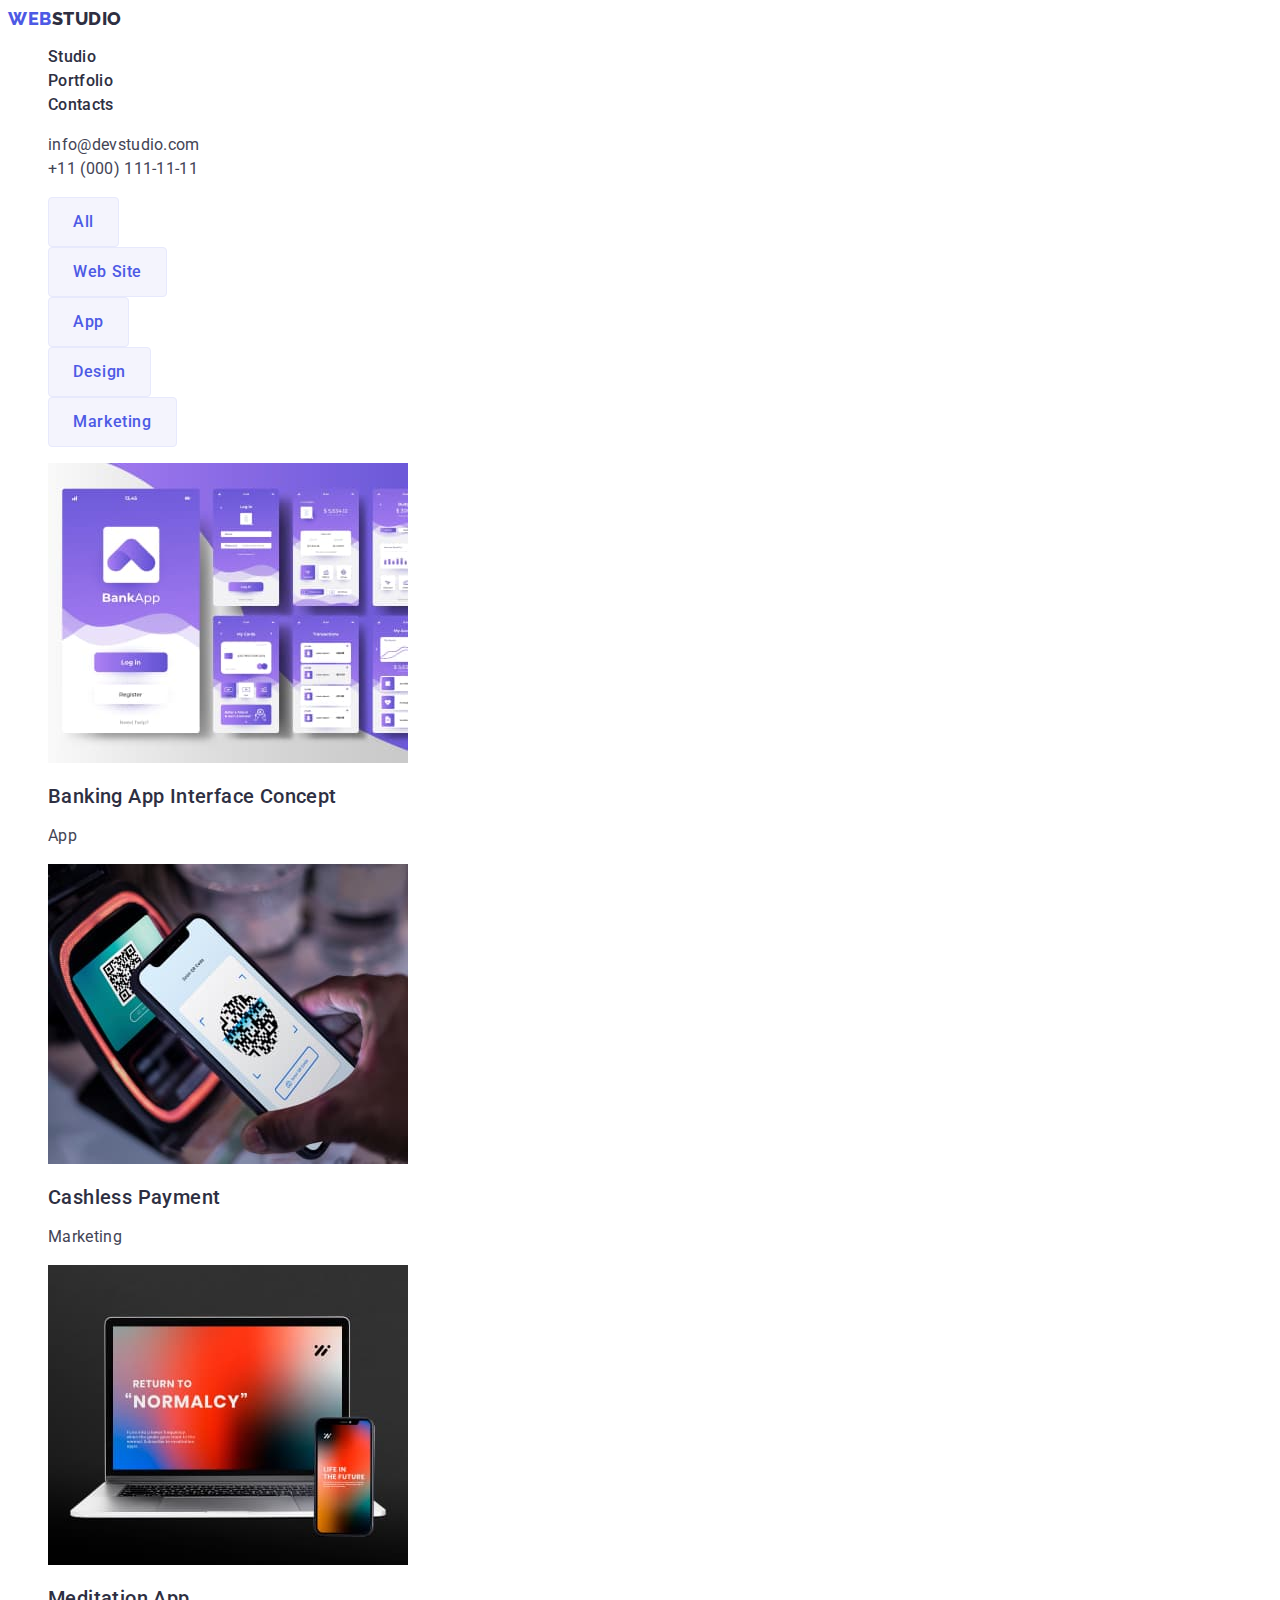
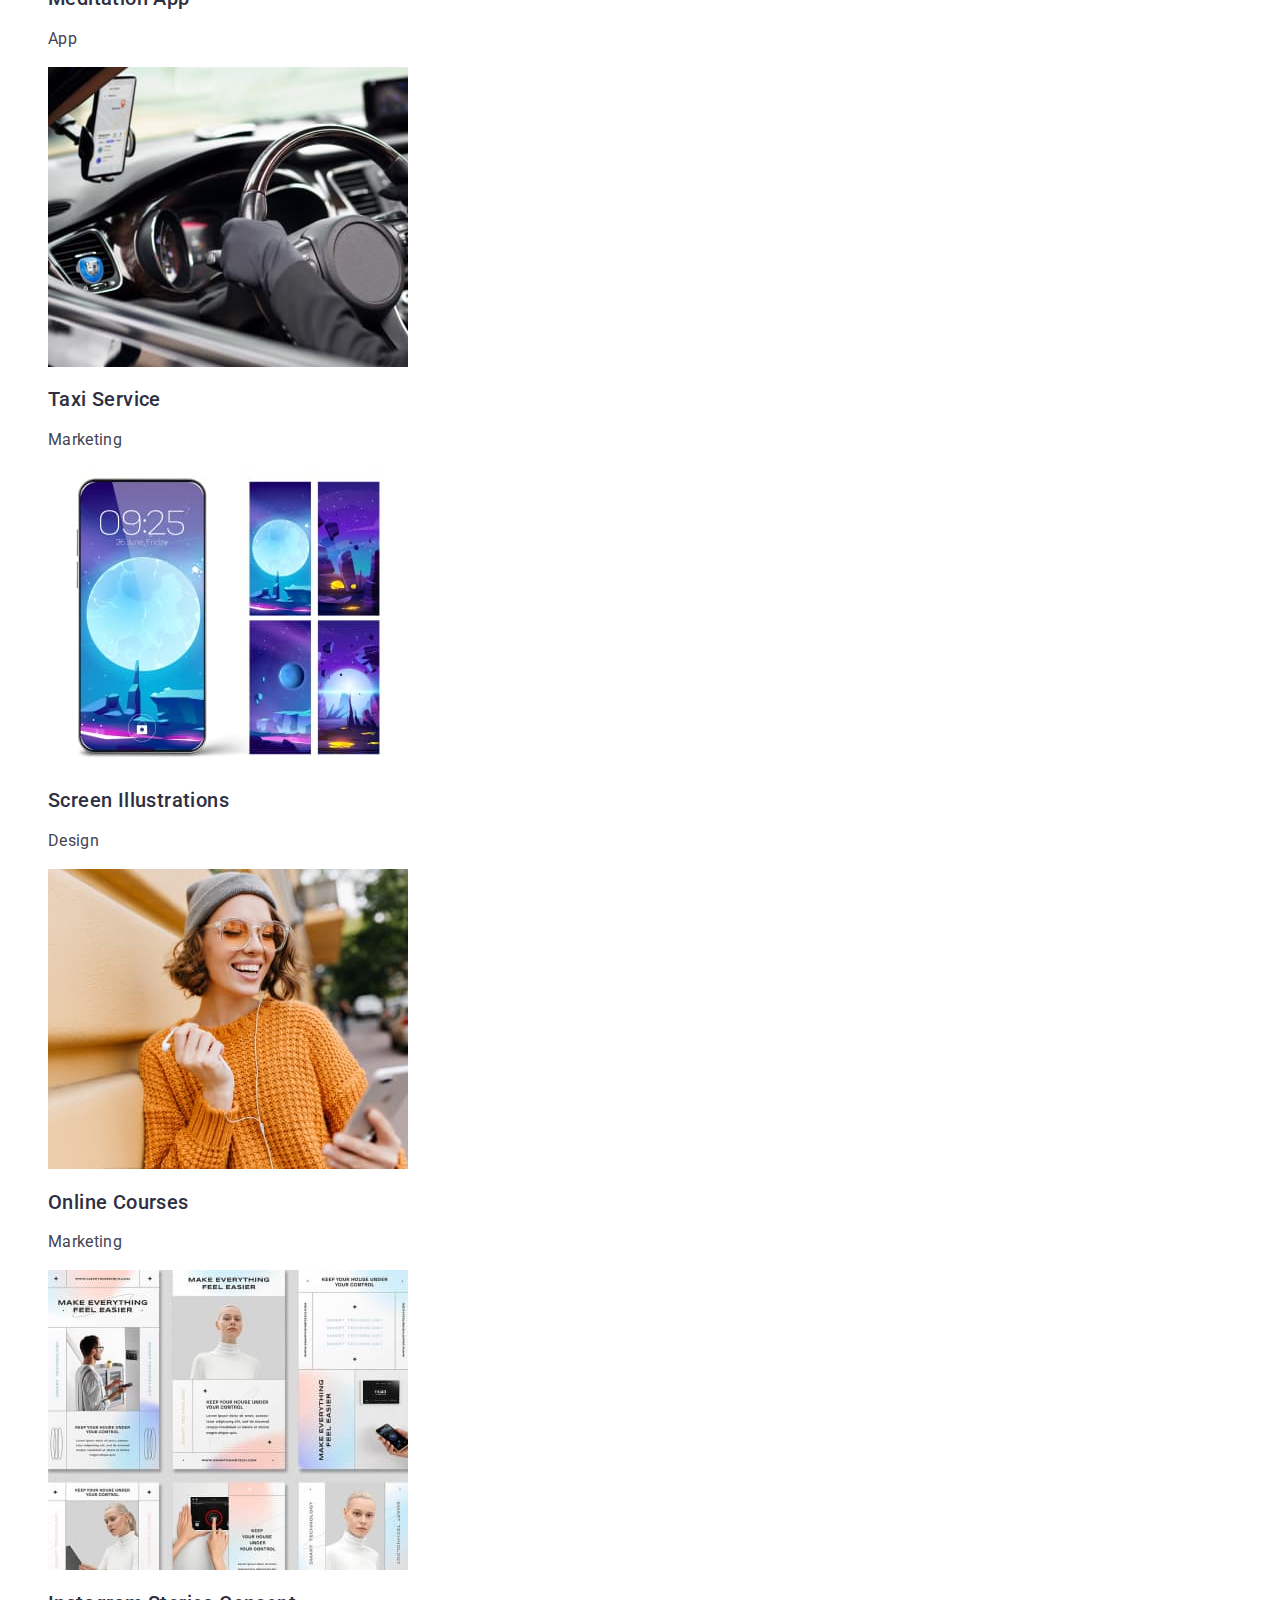
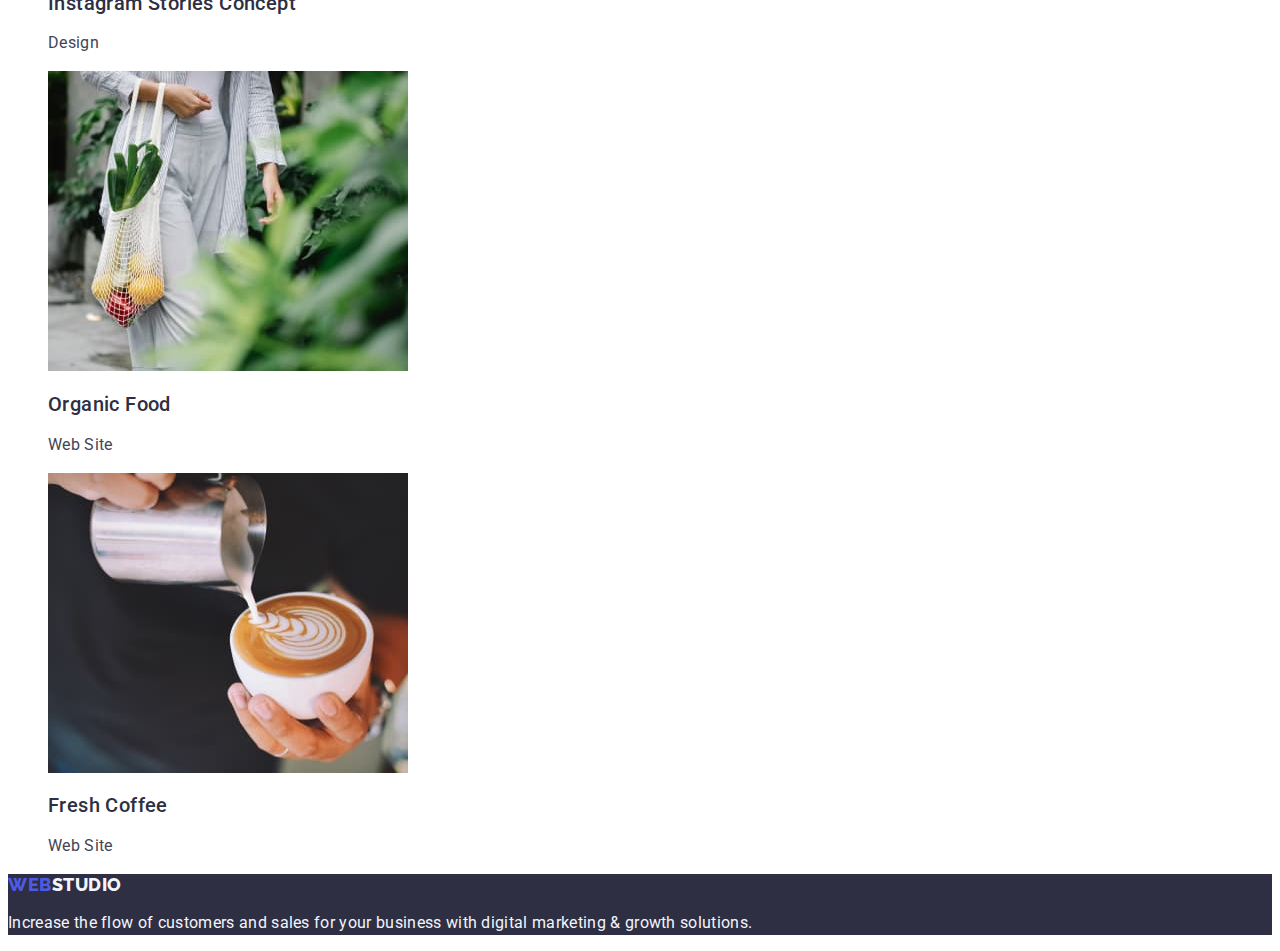
==== portfolio.html @ 31e24201 "Initial commit" ====
<!DOCTYPE html>
<html lang="en">
    <head>
        <meta charset="UTF-8" />
        <meta http-equiv="X-UA-Compatible" content="IE=edge" />
        <meta name="viewport" content="width=device-width, initial-scale=1.0" />

        <link rel="preconnect" href="https://fonts.googleapis.com" />
        <link rel="preconnect" href="https://fonts.gstatic.com" crossorigin />
        <link
            href="https://fonts.googleapis.com/css2?family=Raleway:wght@800&family=Roboto:wght@400;500;700;900&display=swap"
            rel="stylesheet" />
        <link rel="stylesheet" href="./css/styles.css" />

        <title>WebStudio - Portfolio</title>
    </head>
    <body>
        <header>
            <nav>
                <a href="./index.html" class="logo link"
                    >Web<span class="logo-color">Studio</span></a
                >
                <ul class="site-nav list">
                    <li>
                        <a href="./index.html" class="link">Studio</a>
                    </li>
                    <li>
                        <a href="./portfolio.html" class="link">Portfolio</a>
                    </li>
                    <li><a href="" class="link">Contacts</a></li>
                </ul>
            </nav>
            <address class="address">
                <ul class="contact-nav list">
                    <li>
                        <a href="mailto:info@devstudio.com" class="link"
                            >info@devstudio.com</a
                        >
                    </li>
                    <li>
                        <a href="tel:+110001111111" class="link"
                            >+11 (000) 111-11-11</a
                        >
                    </li>
                </ul>
            </address>
        </header>
        <main>
            <section>
                <h1 class="hide-title" hidden>Our portfolio</h1>
                <ul class="list">
                    <li>
                        <button type="button" class="button button-secondary">
                            All
                        </button>
                    </li>
                    <li>
                        <button type="button" class="button button-secondary">
                            Web Site
                        </button>
                    </li>
                    <li>
                        <button type="button" class="button button-secondary">
                            App
                        </button>
                    </li>
                    <li>
                        <button type="button" class="button button-secondary">
                            Design
                        </button>
                    </li>
                    <li>
                        <button type="button" class="button button-secondary">
                            Marketing
                        </button>
                    </li>
                </ul>
                <ul class="list">
                    <li>
                        <a href="" class="link">
                            <img
                                src="./images/portfolio-banking.jpg"
                                alt="Banking App Interface Concept"
                                width="360"
                                height="300" />
                            <h2 class="portfolio-title">
                                Banking App Interface Concept
                            </h2>
                            <p class="portfolio-text">App</p></a
                        >
                    </li>
                    <li>
                        <a href="" class="link">
                            <img
                                src="./images/portfolio-cashless-payment.jpg"
                                alt="Cashless Payment"
                                width="360"
                                height="300" />
                            <h2 class="portfolio-title">Cashless Payment</h2>
                            <p class="portfolio-text">Marketing</p></a
                        >
                    </li>
                    <li>
                        <a href="" class="link">
                            <img
                                src="./images/portfolio-meditation-app.jpg"
                                alt="Meditation App"
                                width="360"
                                height="300" />
                            <h2 class="portfolio-title">Meditation App</h2>
                            <p class="portfolio-text">App</p></a
                        >
                    </li>
                    <li>
                        <a href="" class="link">
                            <img
                                src="./images/portfolio-taxi-service.jpg"
                                alt="Taxi Service"
                                width="360"
                                height="300" />
                            <h2 class="portfolio-title">Taxi Service</h2>
                            <p class="portfolio-text">Marketing</p></a
                        >
                    </li>
                    <li>
                        <a href="" class="link">
                            <img
                                src="./images/portfolio-screen-illustrations.jpg"
                                alt="Screen Illustrations"
                                width="360"
                                height="300" />
                            <h2 class="portfolio-title">
                                Screen Illustrations
                            </h2>
                            <p class="portfolio-text">Design</p></a
                        >
                    </li>
                    <li>
                        <a href="" class="link">
                            <img
                                src="./images/portfolio-online-courses.jpg"
                                alt="Online Courses"
                                width="360"
                                height="300" />
                            <h2 class="portfolio-title">Online Courses</h2>
                            <p class="portfolio-text">Marketing</p>
                        </a>
                    </li>
                    <li>
                        <a href="" class="link">
                            <img
                                src="./images/portfolio-instagram-stories.jpg"
                                alt="Instagram Stories Concept"
                                width="360"
                                height="300" />
                            <h2 class="portfolio-title">
                                Instagram Stories Concept
                            </h2>
                            <p class="portfolio-text">Design</p></a
                        >
                    </li>
                    <li>
                        <a href="" class="link">
                            <img
                                src="./images/portfolio-organic-food.jpg"
                                alt="Organic Food"
                                width="360"
                                height="300" />
                            <h2 class="portfolio-title">Organic Food</h2>
                            <p class="portfolio-text">Web Site</p></a
                        >
                    </li>
                    <li>
                        <a href="" class="link">
                            <img
                                src="./images/portfolio-fresh-coffee.jpg"
                                alt="Fresh Coffee"
                                width="360"
                                height="300" />
                            <h2 class="portfolio-title">Fresh Coffee</h2>
                            <p class="portfolio-text">Web Site</p></a
                        >
                    </li>
                </ul>
            </section>
        </main>
        <footer class="footer">
            <a href="./index.html" class="logo link"
                >Web<span class="logo-white">Studio</span></a
            >
            <p class="text">
                Increase the flow of customers and sales for your business with
                digital marketing &amp; growth solutions.
            </p>
        </footer>
    </body>
</html>
---- css/styles.css ----
:root {
    --primary-brand-color: #4d5ae5;
    --pressed-state-color: #404bbf;
    --dark-color: #2e2f42;
    --success-color: #31d0aa;
    --text-color: #434455;
    --subtle-text-color: #8e8f99;
    --accent-color: #e7e9fc;
    --light-color: #f4f4fd;
    --modal-overlay-color: rgba(46, 47, 66, 0.4); /* #2E2F42 opacity: 0.4; */
    --hero-background-color: rgba(46, 47, 66, 0.7); /* #2E2F42 opacity: 0.7; */
    --white-color: #ffffff;
    --modal-background-color: #fcfcfc;
}

body {
    font-family: "Roboto", sans-serif;
    font-style: normal;
    background-color: var(--white-color);
    color: var(--text-color);
}
.list {
    list-style: none;
}
.link {
    text-decoration: none;
}
.hide-title {
    display: none;
}

/* Logo */
.logo {
    font-family: "Raleway", sans-serif;
    font-style: normal;
    font-weight: 800;
    font-size: 18px;
    line-height: 1.17;

    align-items: center;
    letter-spacing: 0.03em;
    text-transform: uppercase;
    color: var(--primary-brand-color);
}
.logo-color {
    color: var(--dark-color);
}
.logo-white {
    color: var(--light-color);
}

/* Navigation */
.site-nav .link {
    font-weight: 500;
    font-size: 16px;
    line-height: 24px;
    letter-spacing: 0.02em;
    color: var(--dark-color);
}
.site-nav .link.current {
    color: var(--pressed-state-color);
}
.contact-nav .link {
    font-size: 16px;
    line-height: 24px;
    letter-spacing: 0.02em;
    color: var(--text-color);
}
.site-nav .link:hover,
.site-nav .link:focus,
.contact-nav .link:hover,
.contact-nav .link:focus {
    color: var(--pressed-state-color);
}
.address {
    font-style: normal;
}

/* Section */
.section-title {
    font-weight: 700;
    font-size: 36px;
    line-height: 1.11;
    text-align: center;
    letter-spacing: 0.02em;
    text-transform: capitalize;
    color: var(--dark-color);
}

/* Hero */
.hero {
    background: var(--dark-color);
}
.hero-title {
    font-weight: 700;
    font-size: 56px;
    line-height: 1.07;
    text-align: center;
    letter-spacing: 0.02em;
    color: var(--white-color);
}

/* Features */
.feature-list .title {
    font-weight: 500;
    font-size: 20px;
    line-height: 24px;
    letter-spacing: 0.02em;
    color: var(--dark-color);
}
.feature-list .text {
    font-size: 16px;
    line-height: 24px;
    letter-spacing: 0.02em;
    color: var(--text-color);
}

/* Team */
.team {
    background: var(--light-color);
}
.team-list .title {
    font-weight: 500;
    font-size: 20px;
    line-height: 24px;
    text-align: center;
    letter-spacing: 0.02em;
    color: var(--dark-color);
}
.team-list .text {
    font-size: 16px;
    line-height: 24px;
    text-align: center;
    letter-spacing: 0.02em;
    color: var(--text-color);
}
.team-item {
    background: var(--white-color);
}

/* Portfolio */
.portfolio-title {
    font-weight: 500;
    font-size: 20px;
    line-height: 1.2;
    letter-spacing: 0.02em;
    color: var(--dark-color);
}
.portfolio-text {
    font-size: 16px;
    line-height: 1.5;
    letter-spacing: 0.02em;
    color: var(--text-color);
}

/* Button */
.button {
    padding: 12px 24px;
    border: 1px solid var(--accent-color);
    border-radius: 4px;

    font-family: "Roboto", sans-serif;
    font-weight: 500;
    font-size: 16px;
    line-height: 24px;

    align-items: center;
    text-align: center;
    letter-spacing: 0.04em;
    cursor: pointer;
}
.button-action {
    background: var(--primary-brand-color);
    color: var(--white-color);
    box-shadow: 0px 4px 4px rgba(0, 0, 0, 0.15);
    border: none;

    font-weight: 500;
    font-size: 16px;
    line-height: 24px;
    display: flex;
    align-items: center;
    letter-spacing: 0.04em;
}
.button-action:hover,
.button-action:focus {
    background: var(--pressed-state-color);
}
.button-primary {
    background: var(--pressed-state-color);
    color: var(--white-color);

    box-shadow: 0px 3px 1px rgba(0, 0, 0, 0.1), 0px 2px 1px rgba(0, 0, 0, 0.08),
        0px 2px 2px rgba(0, 0, 0, 0.12);
}
.button-secondary {
    background: var(--light-color);
    color: var(--primary-brand-color);
    border: 1px solid var(--accent-color);
}
.button-secondary:hover,
.button-secondary:focus {
    background: var(--pressed-state-color);
    color: var(--white-color);
}

/* Footer */
.footer {
    background: var(--dark-color);
}
.footer .text {
    font-size: 16px;
    line-height: 24px;
    letter-spacing: 0.02em;
    color: var(--light-color);
}
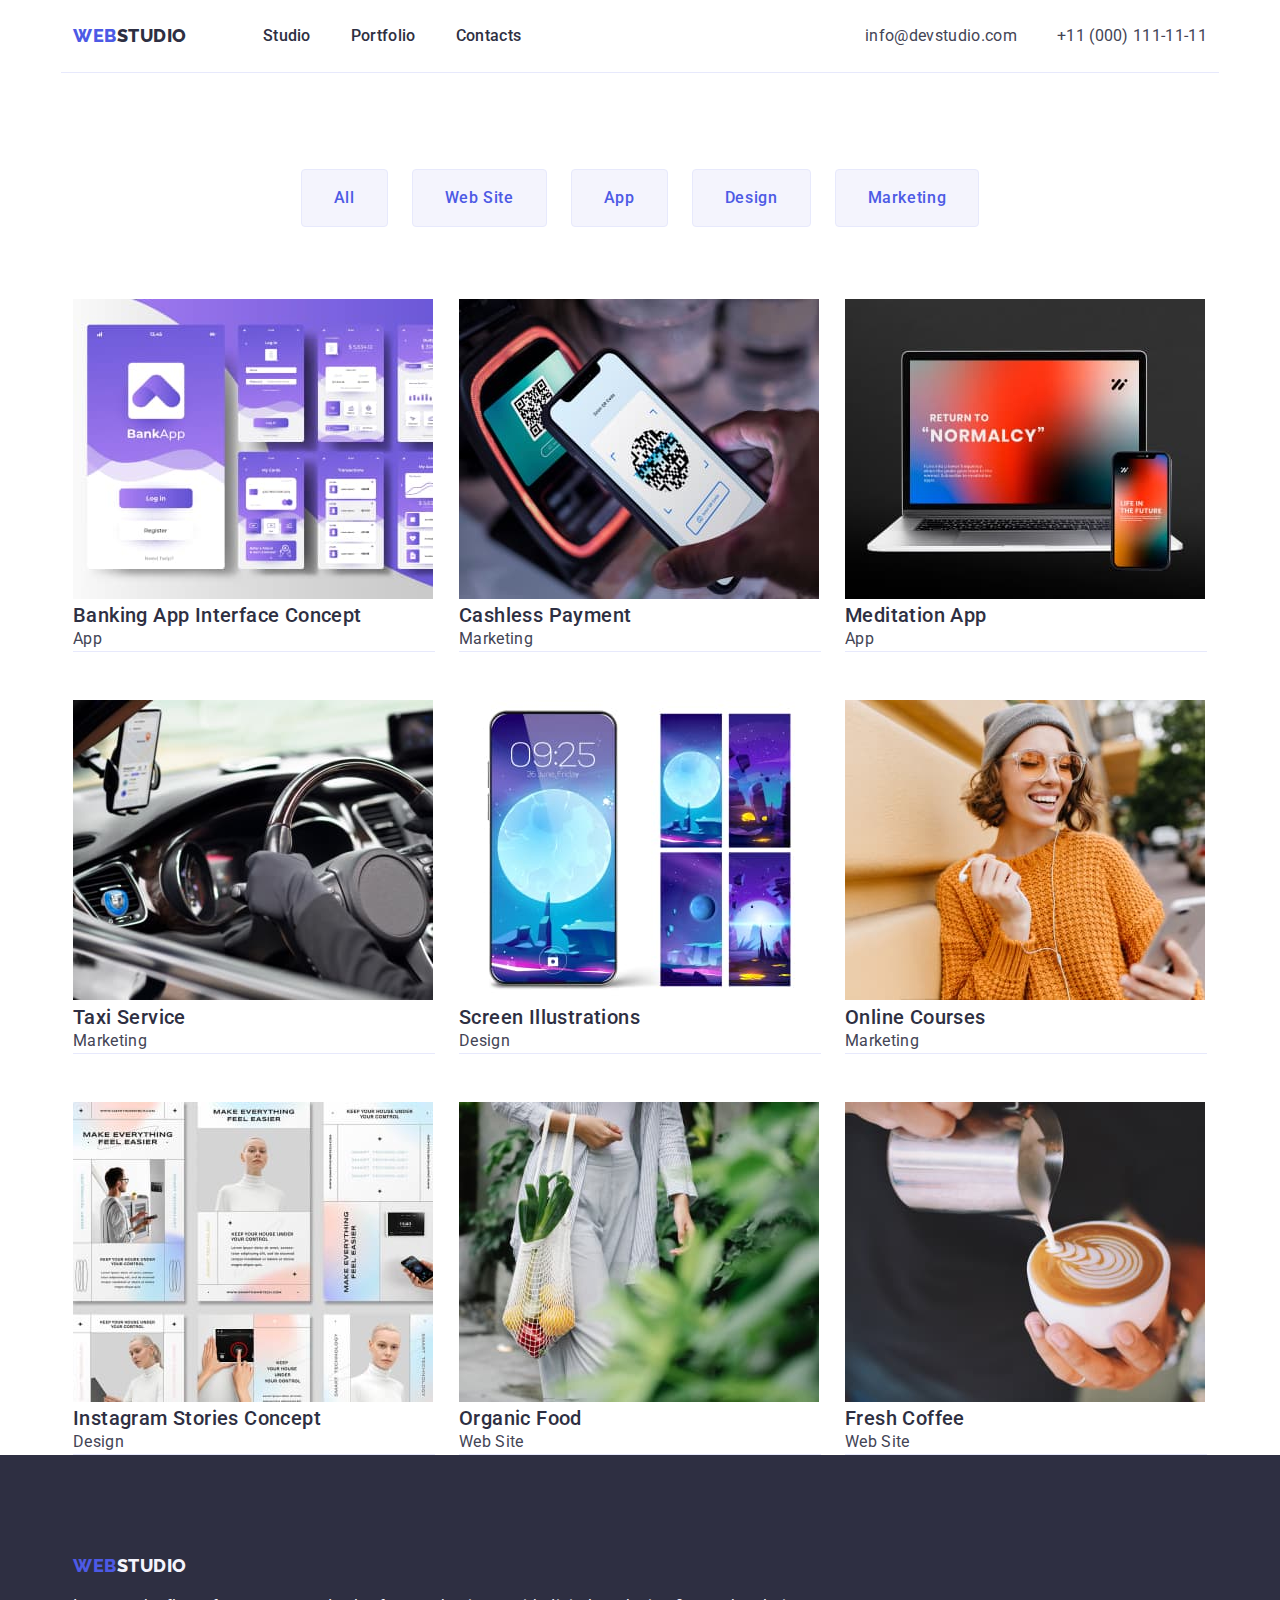
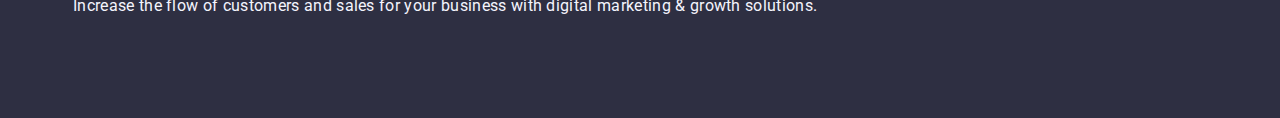
==== commit 1ff85d1e: "Update portfolio.html" ====
--- a/portfolio.html
+++ b/portfolio.html
@@ -10,188 +10,214 @@
         <link
             href="https://fonts.googleapis.com/css2?family=Raleway:wght@800&family=Roboto:wght@400;500;700;900&display=swap"
             rel="stylesheet" />
+        <link
+            rel="stylesheet"
+            href="https://cdnjs.cloudflare.com/ajax/libs/modern-normalize/1.1.0/modern-normalize.min.css" />
         <link rel="stylesheet" href="./css/styles.css" />
 
         <title>WebStudio - Portfolio</title>
     </head>
     <body>
         <header>
-            <nav>
-                <a href="./index.html" class="logo link"
-                    >Web<span class="logo-color">Studio</span></a
-                >
-                <ul class="site-nav list">
-                    <li>
-                        <a href="./index.html" class="link">Studio</a>
-                    </li>
-                    <li>
-                        <a href="./portfolio.html" class="link">Portfolio</a>
-                    </li>
-                    <li><a href="" class="link">Contacts</a></li>
-                </ul>
-            </nav>
-            <address class="address">
-                <ul class="contact-nav list">
-                    <li>
-                        <a href="mailto:info@devstudio.com" class="link"
-                            >info@devstudio.com</a
-                        >
-                    </li>
-                    <li>
-                        <a href="tel:+110001111111" class="link"
-                            >+11 (000) 111-11-11</a
-                        >
-                    </li>
-                </ul>
-            </address>
+            <div class="container header">
+                <nav class="main-nav">
+                    <a href="./index.html" class="logo link"
+                        >Web<span class="logo-color">Studio</span></a
+                    >
+                    <ul class="site-nav list">
+                        <li class="nav-item">
+                            <a href="./index.html" class="link">Studio</a>
+                        </li>
+                        <li class="nav-item">
+                            <a href="./portfolio.html" class="link"
+                                >Portfolio</a
+                            >
+                        </li>
+                        <li class="nav-item">
+                            <a href="" class="link">Contacts</a>
+                        </li>
+                    </ul>
+                </nav>
+                <address class="address">
+                    <ul class="contact-nav list">
+                        <li class="item">
+                            <a href="mailto:info@devstudio.com" class="link"
+                                >info@devstudio.com</a
+                            >
+                        </li>
+                        <li class="item">
+                            <a href="tel:+110001111111" class="link"
+                                >+11 (000) 111-11-11</a
+                            >
+                        </li>
+                    </ul>
+                </address>
+            </div>
         </header>
         <main>
-            <section>
-                <h1 class="hide-title" hidden>Our portfolio</h1>
-                <ul class="list">
-                    <li>
-                        <button type="button" class="button button-secondary">
-                            All
-                        </button>
-                    </li>
-                    <li>
-                        <button type="button" class="button button-secondary">
-                            Web Site
-                        </button>
-                    </li>
-                    <li>
-                        <button type="button" class="button button-secondary">
-                            App
-                        </button>
-                    </li>
-                    <li>
-                        <button type="button" class="button button-secondary">
-                            Design
-                        </button>
-                    </li>
-                    <li>
-                        <button type="button" class="button button-secondary">
-                            Marketing
-                        </button>
-                    </li>
-                </ul>
-                <ul class="list">
-                    <li>
-                        <a href="" class="link">
-                            <img
-                                src="./images/portfolio-banking.jpg"
-                                alt="Banking App Interface Concept"
-                                width="360"
-                                height="300" />
-                            <h2 class="portfolio-title">
-                                Banking App Interface Concept
-                            </h2>
-                            <p class="portfolio-text">App</p></a
-                        >
-                    </li>
-                    <li>
-                        <a href="" class="link">
-                            <img
-                                src="./images/portfolio-cashless-payment.jpg"
-                                alt="Cashless Payment"
-                                width="360"
-                                height="300" />
-                            <h2 class="portfolio-title">Cashless Payment</h2>
-                            <p class="portfolio-text">Marketing</p></a
-                        >
-                    </li>
-                    <li>
-                        <a href="" class="link">
-                            <img
-                                src="./images/portfolio-meditation-app.jpg"
-                                alt="Meditation App"
-                                width="360"
-                                height="300" />
-                            <h2 class="portfolio-title">Meditation App</h2>
-                            <p class="portfolio-text">App</p></a
-                        >
-                    </li>
-                    <li>
-                        <a href="" class="link">
-                            <img
-                                src="./images/portfolio-taxi-service.jpg"
-                                alt="Taxi Service"
-                                width="360"
-                                height="300" />
-                            <h2 class="portfolio-title">Taxi Service</h2>
-                            <p class="portfolio-text">Marketing</p></a
-                        >
-                    </li>
-                    <li>
-                        <a href="" class="link">
-                            <img
-                                src="./images/portfolio-screen-illustrations.jpg"
-                                alt="Screen Illustrations"
-                                width="360"
-                                height="300" />
-                            <h2 class="portfolio-title">
-                                Screen Illustrations
-                            </h2>
-                            <p class="portfolio-text">Design</p></a
-                        >
-                    </li>
-                    <li>
-                        <a href="" class="link">
-                            <img
-                                src="./images/portfolio-online-courses.jpg"
-                                alt="Online Courses"
-                                width="360"
-                                height="300" />
-                            <h2 class="portfolio-title">Online Courses</h2>
-                            <p class="portfolio-text">Marketing</p>
-                        </a>
-                    </li>
-                    <li>
-                        <a href="" class="link">
-                            <img
-                                src="./images/portfolio-instagram-stories.jpg"
-                                alt="Instagram Stories Concept"
-                                width="360"
-                                height="300" />
-                            <h2 class="portfolio-title">
-                                Instagram Stories Concept
-                            </h2>
-                            <p class="portfolio-text">Design</p></a
-                        >
-                    </li>
-                    <li>
-                        <a href="" class="link">
-                            <img
-                                src="./images/portfolio-organic-food.jpg"
-                                alt="Organic Food"
-                                width="360"
-                                height="300" />
-                            <h2 class="portfolio-title">Organic Food</h2>
-                            <p class="portfolio-text">Web Site</p></a
-                        >
-                    </li>
-                    <li>
-                        <a href="" class="link">
-                            <img
-                                src="./images/portfolio-fresh-coffee.jpg"
-                                alt="Fresh Coffee"
-                                width="360"
-                                height="300" />
-                            <h2 class="portfolio-title">Fresh Coffee</h2>
-                            <p class="portfolio-text">Web Site</p></a
-                        >
-                    </li>
-                </ul>
+            <section class="portfolio">
+                <div class="container">
+                    <h1 class="hide-title" hidden>Our portfolio</h1>
+                    <ul class="filter-button list">
+                        <li class="button-list">
+                            <button
+                                type="button"
+                                class="button button-secondary">
+                                All
+                            </button>
+                        </li>
+                        <li class="button-list">
+                            <button
+                                type="button"
+                                class="button button-secondary">
+                                Web Site
+                            </button>
+                        </li>
+                        <li class="button-list">
+                            <button
+                                type="button"
+                                class="button button-secondary">
+                                App
+                            </button>
+                        </li>
+                        <li class="button-list">
+                            <button
+                                type="button"
+                                class="button button-secondary">
+                                Design
+                            </button>
+                        </li>
+                        <li class="button-list">
+                            <button
+                                type="button"
+                                class="button button-secondary">
+                                Marketing
+                            </button>
+                        </li>
+                    </ul>
+
+                    <ul class="portfolio-list list">
+                        <li class="portfolio-item">
+                            <a href="" class="link">
+                                <img
+                                    src="./images/portfolio-banking.jpg"
+                                    alt="Banking App Interface Concept"
+                                    width="360"
+                                    height="300" />
+                                <h2 class="portfolio-title">
+                                    Banking App Interface Concept
+                                </h2>
+                                <p class="portfolio-text">App</p></a
+                            >
+                        </li>
+                        <li class="portfolio-item">
+                            <a href="" class="link">
+                                <img
+                                    src="./images/portfolio-cashless-payment.jpg"
+                                    alt="Cashless Payment"
+                                    width="360"
+                                    height="300" />
+                                <h2 class="portfolio-title">
+                                    Cashless Payment
+                                </h2>
+                                <p class="portfolio-text">Marketing</p></a
+                            >
+                        </li>
+                        <li class="portfolio-item">
+                            <a href="" class="link">
+                                <img
+                                    src="./images/portfolio-meditation-app.jpg"
+                                    alt="Meditation App"
+                                    width="360"
+                                    height="300" />
+                                <h2 class="portfolio-title">Meditation App</h2>
+                                <p class="portfolio-text">App</p></a
+                            >
+                        </li>
+                        <li class="portfolio-item">
+                            <a href="" class="link">
+                                <img
+                                    src="./images/portfolio-taxi-service.jpg"
+                                    alt="Taxi Service"
+                                    width="360"
+                                    height="300" />
+                                <h2 class="portfolio-title">Taxi Service</h2>
+                                <p class="portfolio-text">Marketing</p></a
+                            >
+                        </li>
+                        <li class="portfolio-item">
+                            <a href="" class="link">
+                                <img
+                                    src="./images/portfolio-screen-illustrations.jpg"
+                                    alt="Screen Illustrations"
+                                    width="360"
+                                    height="300" />
+                                <h2 class="portfolio-title">
+                                    Screen Illustrations
+                                </h2>
+                                <p class="portfolio-text">Design</p></a
+                            >
+                        </li>
+                        <li class="portfolio-item">
+                            <a href="" class="link">
+                                <img
+                                    src="./images/portfolio-online-courses.jpg"
+                                    alt="Online Courses"
+                                    width="360"
+                                    height="300" />
+                                <h2 class="portfolio-title">Online Courses</h2>
+                                <p class="portfolio-text">Marketing</p>
+                            </a>
+                        </li>
+                        <li class="portfolio-item">
+                            <a href="" class="link">
+                                <img
+                                    src="./images/portfolio-instagram-stories.jpg"
+                                    alt="Instagram Stories Concept"
+                                    width="360"
+                                    height="300" />
+                                <h2 class="portfolio-title">
+                                    Instagram Stories Concept
+                                </h2>
+                                <p class="portfolio-text">Design</p></a
+                            >
+                        </li>
+                        <li class="portfolio-item">
+                            <a href="" class="link">
+                                <img
+                                    src="./images/portfolio-organic-food.jpg"
+                                    alt="Organic Food"
+                                    width="360"
+                                    height="300" />
+                                <h2 class="portfolio-title">Organic Food</h2>
+                                <p class="portfolio-text">Web Site</p></a
+                            >
+                        </li>
+                        <li class="portfolio-item">
+                            <a href="" class="link">
+                                <img
+                                    src="./images/portfolio-fresh-coffee.jpg"
+                                    alt="Fresh Coffee"
+                                    width="360"
+                                    height="300" />
+                                <h2 class="portfolio-title">Fresh Coffee</h2>
+                                <p class="portfolio-text">Web Site</p></a
+                            >
+                        </li>
+                    </ul>
+                </div>
             </section>
         </main>
         <footer class="footer">
-            <a href="./index.html" class="logo link"
-                >Web<span class="logo-white">Studio</span></a
-            >
-            <p class="text">
-                Increase the flow of customers and sales for your business with
-                digital marketing &amp; growth solutions.
-            </p>
+            <div class="container">
+                <a href="./index.html" class="footer-logo logo link"
+                    >Web<span class="logo-white">Studio</span></a
+                >
+                <p class="text">
+                    Increase the flow of customers and sales for your business
+                    with digital marketing &amp; growth solutions.
+                </p>
+            </div>
         </footer>
     </body>
 </html>
--- a/css/styles.css
+++ b/css/styles.css
@@ -11,6 +11,11 @@
     --hero-background-color: rgba(46, 47, 66, 0.7); /* #2E2F42 opacity: 0.7; */
     --white-color: #ffffff;
     --modal-background-color: #fcfcfc;
+    --card-set-gap: 24px;
+}
+
+html {
+    box-sizing: border-box;
 }
 
 body {
@@ -18,6 +23,31 @@
     font-style: normal;
     background-color: var(--white-color);
     color: var(--text-color);
+}
+h1,
+h2,
+h3,
+h4,
+p,
+ul {
+    margin: 0;
+    padding: 0;
+}
+
+.display-block {
+    display: block;
+}
+
+.container {
+    width: 1158px;
+    /* margin: 0 auto; */
+    margin-left: auto;
+    margin-right: auto;
+    padding-left: calc(var(--card-set-gap) / 2);
+    padding-right: calc(var(--card-set-gap) / 2);
+    /* padding-left: 12px;
+    padding-right: 12px; */
+    /* outline: 1px solid tomato; */
 }
 .list {
     list-style: none;
@@ -48,9 +78,40 @@
 .logo-white {
     color: var(--light-color);
 }
+.footer-logo {
+    display: inline-block;
+    margin-bottom: 18px;
+}
+
+/* Header */
+.header {
+    display: flex;
+    align-items: center;
+    justify-content: space-between;
+
+    border-bottom: 1px solid var(--accent-color);
+    /* min-height: 72px; */
+}
 
 /* Navigation */
+.main-nav {
+    display: flex;
+    align-items: center;
+}
+.main-nav .logo {
+    margin-right: 76px;
+}
+.site-nav {
+    display: flex;
+}
+.nav-item:not(:last-child) {
+    margin-right: 40px;
+}
 .site-nav .link {
+    display: block;
+    padding-top: 24px;
+    padding-bottom: 24px;
+
     font-weight: 500;
     font-size: 16px;
     line-height: 24px;
@@ -59,6 +120,17 @@
 }
 .site-nav .link.current {
     color: var(--pressed-state-color);
+}
+.contact-nav {
+    display: flex;
+}
+.contact-nav .link {
+    display: block;
+    padding-top: 24px;
+    padding-bottom: 24px;
+}
+.contact-nav .item + .item {
+    margin-left: 40px;
 }
 .contact-nav .link {
     font-size: 16px;
@@ -77,6 +149,13 @@
 }
 
 /* Section */
+.section {
+    margin: 0;
+    padding-top: 0;
+    padding-right: 0;
+    padding-bottom: 120px;
+    padding-left: 0;
+}
 .section-title {
     font-weight: 700;
     font-size: 36px;
@@ -85,39 +164,69 @@
     letter-spacing: 0.02em;
     text-transform: capitalize;
     color: var(--dark-color);
+    margin-bottom: 72px;
 }
 
 /* Hero */
 .hero {
     background: var(--dark-color);
+    text-align: center;
+    padding-bottom: 0;
+    /* margin-bottom: 120px; */
+    /* outline: 1px solid red; */
 }
 .hero-title {
     font-weight: 700;
     font-size: 56px;
     line-height: 1.07;
-    text-align: center;
     letter-spacing: 0.02em;
     color: var(--white-color);
+    margin-bottom: 48px;
 }
 
 /* Features */
+.feature {
+    padding-top: 120px;
+    /* outline: 1px solid blue; */
+}
+.feature-list {
+    display: flex;
+}
 .feature-list .title {
     font-weight: 500;
     font-size: 20px;
     line-height: 24px;
     letter-spacing: 0.02em;
     color: var(--dark-color);
+    margin-bottom: 8px;
 }
 .feature-list .text {
     font-size: 16px;
     line-height: 24px;
     letter-spacing: 0.02em;
     color: var(--text-color);
+}
+
+/* Examples */
+/* .examples {
+    margin-bottom: 120px;
+    outline: 1px solid green;
+} */
+.examples-list {
+    display: flex;
+    justify-content: space-between;
 }
 
 /* Team */
 .team {
     background: var(--light-color);
+    padding-top: 120px;
+    /* padding-bottom: 120px; */
+    /* outline: 1px solid red; */
+}
+.team-list {
+    display: flex;
+    justify-content: space-between;
 }
 .team-list .title {
     font-weight: 500;
@@ -137,8 +246,34 @@
 .team-item {
     background: var(--white-color);
 }
+.team-item .title {
+    margin-top: 32px;
+    margin-bottom: 8px;
+}
+.team-item .text {
+    margin-bottom: 32px;
+}
 
 /* Portfolio */
+.portfolio-list {
+    display: flex;
+    flex-wrap: wrap;
+    margin-left: calc(-1 * var(--card-set-gap));
+    margin-top: calc(-1 * var(--card-set-gap));
+    /* justify-content: space-between; */
+    /* outline: 1px solid black; */
+}
+.portfolio-list > .portfolio-item {
+    flex-basis: calc(100% / 3 - var(--card-set-gap));
+    margin-left: var(--card-set-gap);
+    margin-top: var(--card-set-gap);
+    margin-bottom: var(--card-set-gap);
+    border-bottom: 1px solid var(--accent-color);
+    /* outline: 1px solid red; */
+}
+.portfolio-list > .portfolio-item:nth-last-child(-n + 3) {
+    margin-bottom: 0;
+}
 .portfolio-title {
     font-weight: 500;
     font-size: 20px;
@@ -155,7 +290,7 @@
 
 /* Button */
 .button {
-    padding: 12px 24px;
+    padding: 16px 32px;
     border: 1px solid var(--accent-color);
     border-radius: 4px;
 
@@ -164,7 +299,6 @@
     font-size: 16px;
     line-height: 24px;
 
-    align-items: center;
     text-align: center;
     letter-spacing: 0.04em;
     cursor: pointer;
@@ -178,8 +312,6 @@
     font-weight: 500;
     font-size: 16px;
     line-height: 24px;
-    display: flex;
-    align-items: center;
     letter-spacing: 0.04em;
 }
 .button-action:hover,
@@ -204,9 +336,21 @@
     color: var(--white-color);
 }
 
+.filter-button {
+    display: flex;
+    justify-content: center;
+    padding-top: 96px;
+    padding-bottom: 72px;
+}
+.button-list:not(:last-child) {
+    margin-right: 24px;
+}
+
 /* Footer */
 .footer {
     background: var(--dark-color);
+    padding-top: 100px;
+    padding-bottom: 100px;
 }
 .footer .text {
     font-size: 16px;
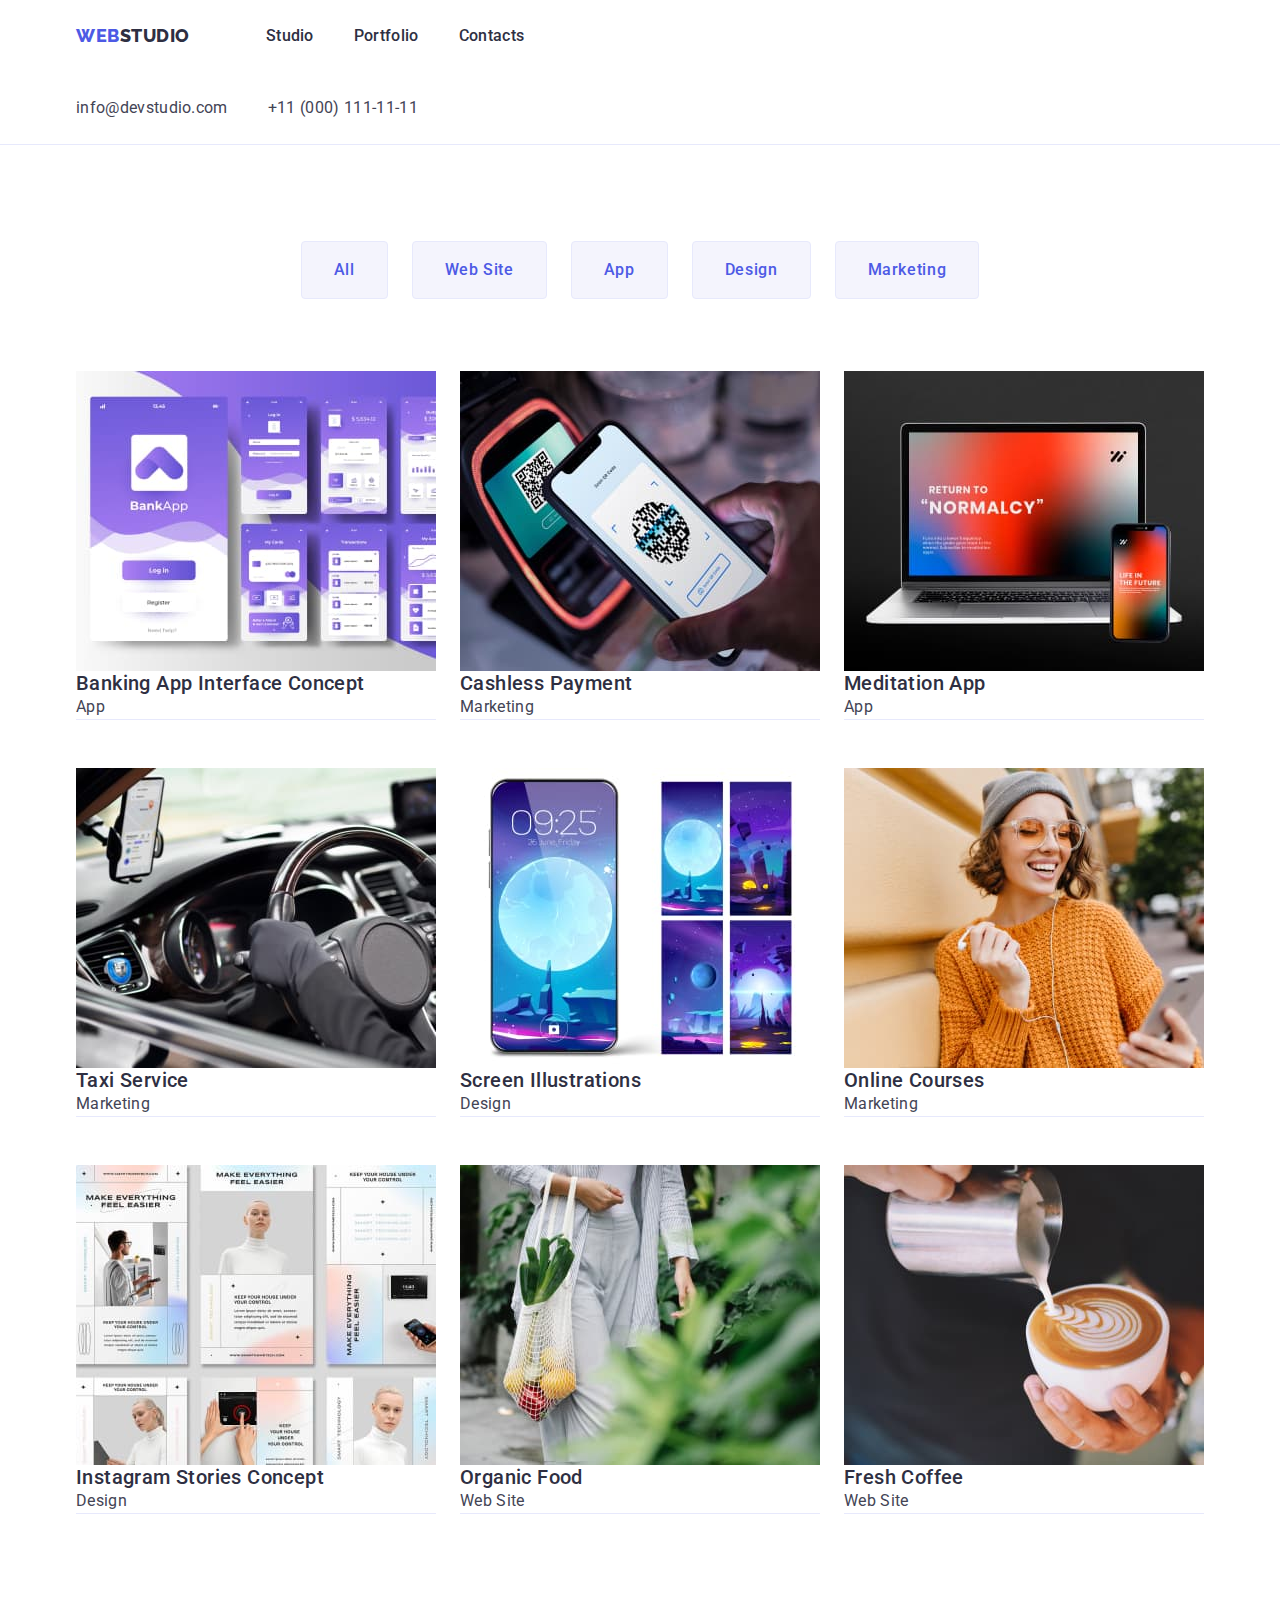
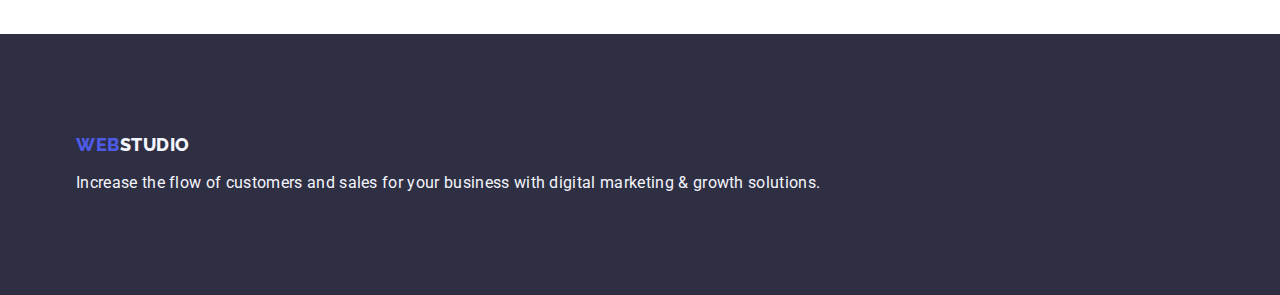
==== commit ac5d1449: "Update portfolio.html" ====
--- a/portfolio.html
+++ b/portfolio.html
@@ -18,8 +18,8 @@
         <title>WebStudio - Portfolio</title>
     </head>
     <body>
-        <header>
-            <div class="container header">
+        <header class="header">
+            <div class="container">
                 <nav class="main-nav">
                     <a href="./index.html" class="logo link"
                         >Web<span class="logo-color">Studio</span></a
--- a/css/styles.css
+++ b/css/styles.css
@@ -40,11 +40,8 @@
 
 .container {
     width: 1158px;
-    /* margin: 0 auto; */
-    margin-left: auto;
-    margin-right: auto;
-    padding-left: calc(var(--card-set-gap) / 2);
-    padding-right: calc(var(--card-set-gap) / 2);
+    margin: 0 auto;
+    padding: 0 15px;
     /* padding-left: 12px;
     padding-right: 12px; */
     /* outline: 1px solid tomato; */
@@ -78,10 +75,6 @@
 .logo-white {
     color: var(--light-color);
 }
-.footer-logo {
-    display: inline-block;
-    margin-bottom: 18px;
-}
 
 /* Header */
 .header {
@@ -255,6 +248,13 @@
 }
 
 /* Portfolio */
+.portfolio {
+    padding-top: 96px;
+    padding-bottom: 120px;
+}
+.portfolio img {
+    display: block;
+}
 .portfolio-list {
     display: flex;
     flex-wrap: wrap;
@@ -334,12 +334,12 @@
 .button-secondary:focus {
     background: var(--pressed-state-color);
     color: var(--white-color);
+    border: 1px solid transparent;
 }
 
 .filter-button {
     display: flex;
     justify-content: center;
-    padding-top: 96px;
     padding-bottom: 72px;
 }
 .button-list:not(:last-child) {
@@ -358,3 +358,7 @@
     letter-spacing: 0.02em;
     color: var(--light-color);
 }
+.footer-logo {
+    display: inline-block;
+    margin-bottom: 16px;
+}
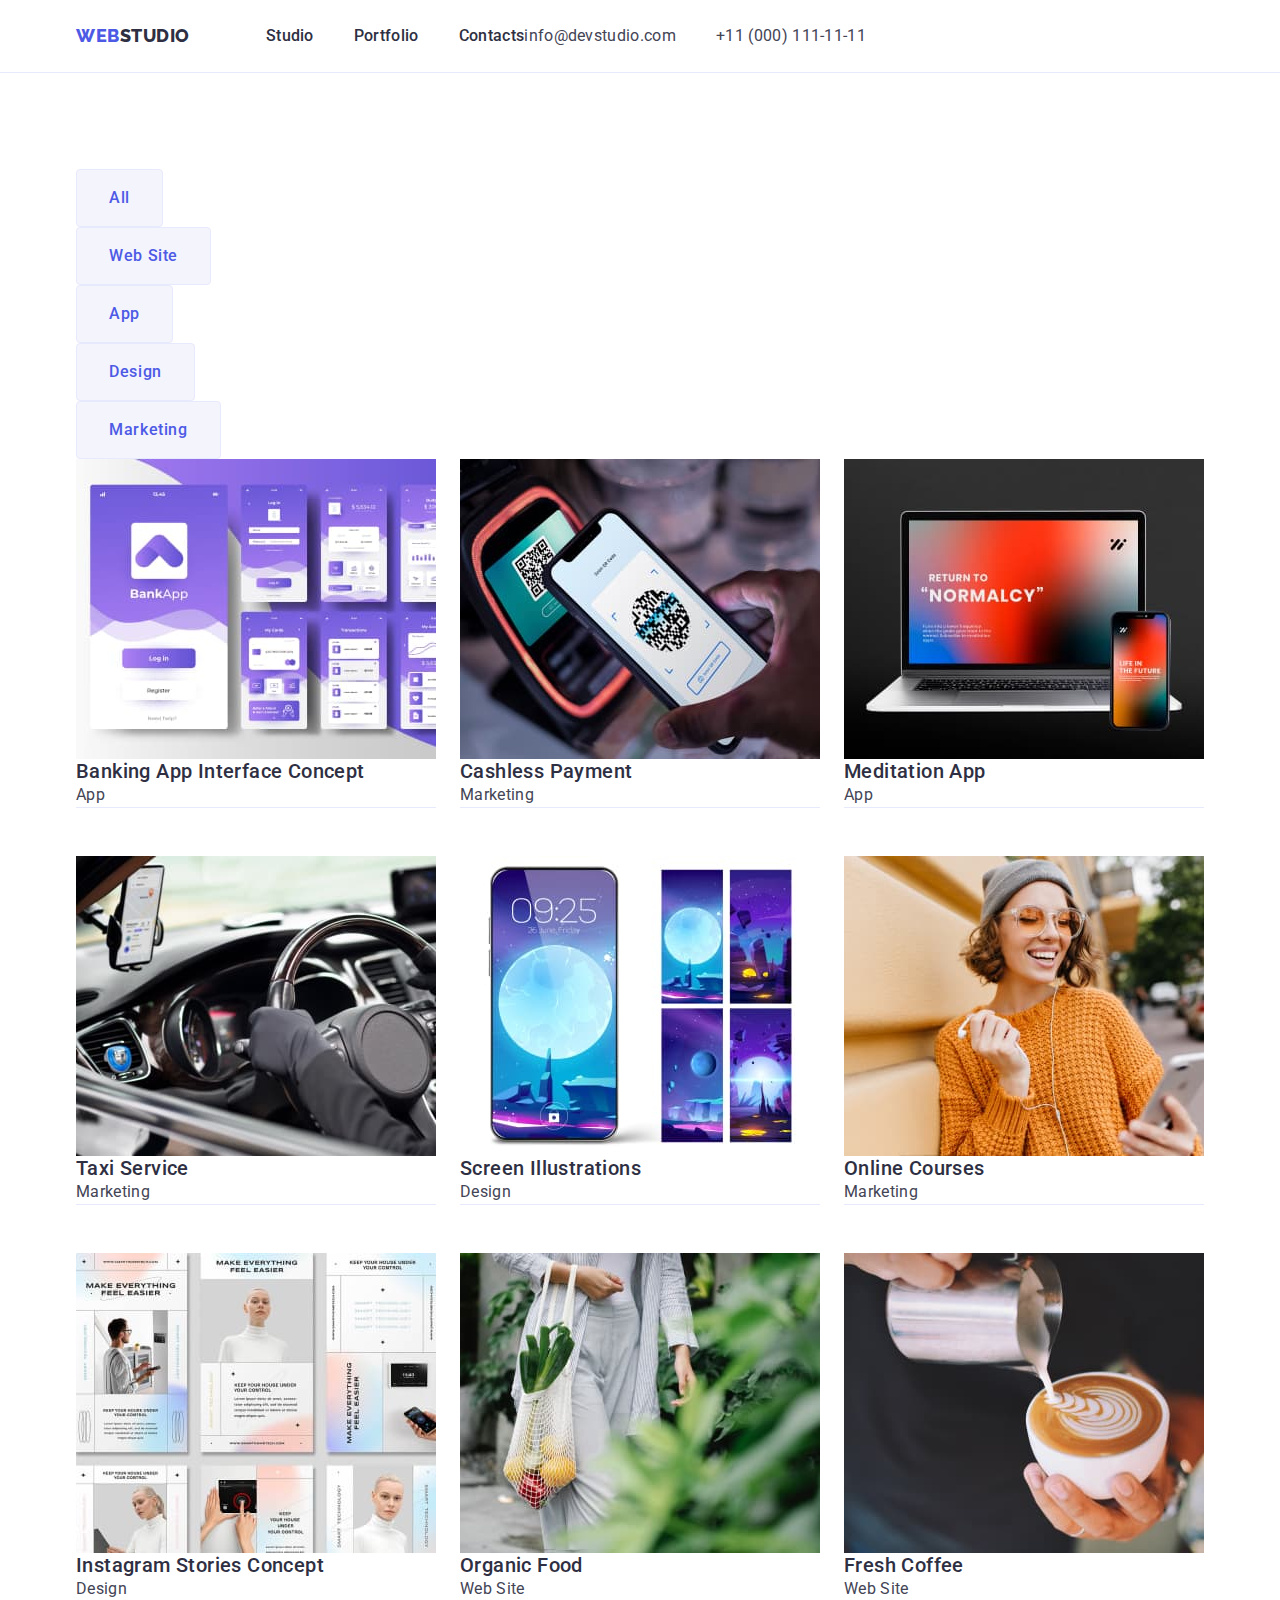
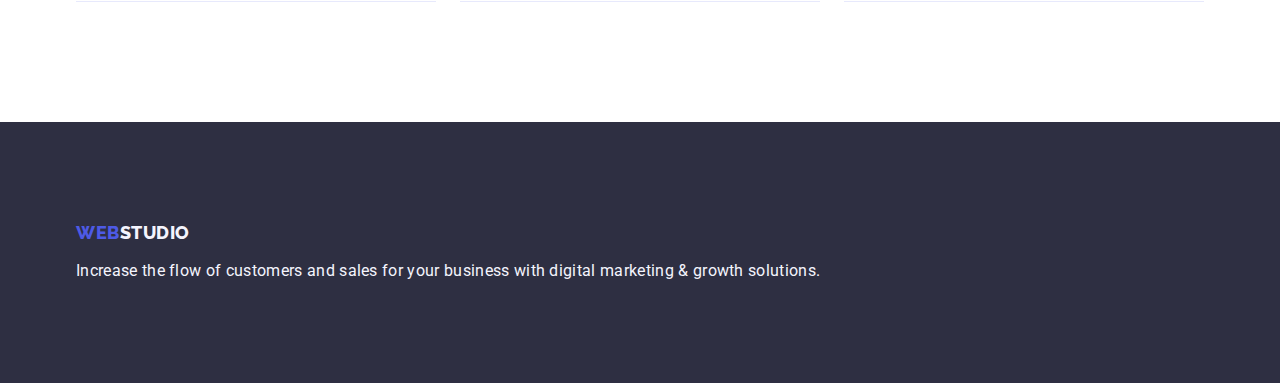
==== commit 57e3ef01: "Update portfolio.html" ====
--- a/portfolio.html
+++ b/portfolio.html
@@ -58,7 +58,7 @@
             <section class="portfolio">
                 <div class="container">
                     <h1 class="hide-title" hidden>Our portfolio</h1>
-                    <ul class="filter-button list">
+                    <ul class="filter list">
                         <li class="button-list">
                             <button
                                 type="button"
@@ -104,11 +104,13 @@
                                     alt="Banking App Interface Concept"
                                     width="360"
                                     height="300" />
-                                <h2 class="portfolio-title">
-                                    Banking App Interface Concept
-                                </h2>
-                                <p class="portfolio-text">App</p></a
-                            >
+                                <div class="portfolio-info">
+                                    <h2 class="portfolio-title">
+                                        Banking App Interface Concept
+                                    </h2>
+                                    <p class="portfolio-text">App</p>
+                                </div>
+                            </a>
                         </li>
                         <li class="portfolio-item">
                             <a href="" class="link">
@@ -117,11 +119,13 @@
                                     alt="Cashless Payment"
                                     width="360"
                                     height="300" />
-                                <h2 class="portfolio-title">
-                                    Cashless Payment
-                                </h2>
-                                <p class="portfolio-text">Marketing</p></a
-                            >
+                                <div class="portfolio-info">
+                                    <h2 class="portfolio-title">
+                                        Cashless Payment
+                                    </h2>
+                                    <p class="portfolio-text">Marketing</p>
+                                </div>
+                            </a>
                         </li>
                         <li class="portfolio-item">
                             <a href="" class="link">
@@ -130,9 +134,13 @@
                                     alt="Meditation App"
                                     width="360"
                                     height="300" />
-                                <h2 class="portfolio-title">Meditation App</h2>
-                                <p class="portfolio-text">App</p></a
-                            >
+                                <div class="portfolio-info">
+                                    <h2 class="portfolio-title">
+                                        Meditation App
+                                    </h2>
+                                    <p class="portfolio-text">App</p>
+                                </div>
+                            </a>
                         </li>
                         <li class="portfolio-item">
                             <a href="" class="link">
@@ -141,9 +149,13 @@
                                     alt="Taxi Service"
                                     width="360"
                                     height="300" />
-                                <h2 class="portfolio-title">Taxi Service</h2>
-                                <p class="portfolio-text">Marketing</p></a
-                            >
+                                <div class="portfolio-info">
+                                    <h2 class="portfolio-title">
+                                        Taxi Service
+                                    </h2>
+                                    <p class="portfolio-text">Marketing</p>
+                                </div>
+                            </a>
                         </li>
                         <li class="portfolio-item">
                             <a href="" class="link">
@@ -152,11 +164,13 @@
                                     alt="Screen Illustrations"
                                     width="360"
                                     height="300" />
-                                <h2 class="portfolio-title">
-                                    Screen Illustrations
-                                </h2>
-                                <p class="portfolio-text">Design</p></a
-                            >
+                                <div class="portfolio-info">
+                                    <h2 class="portfolio-title">
+                                        Screen Illustrations
+                                    </h2>
+                                    <p class="portfolio-text">Design</p>
+                                </div>
+                            </a>
                         </li>
                         <li class="portfolio-item">
                             <a href="" class="link">
@@ -165,8 +179,12 @@
                                     alt="Online Courses"
                                     width="360"
                                     height="300" />
-                                <h2 class="portfolio-title">Online Courses</h2>
-                                <p class="portfolio-text">Marketing</p>
+                                <div class="portfolio-info">
+                                    <h2 class="portfolio-title">
+                                        Online Courses
+                                    </h2>
+                                    <p class="portfolio-text">Marketing</p>
+                                </div>
                             </a>
                         </li>
                         <li class="portfolio-item">
@@ -176,11 +194,13 @@
                                     alt="Instagram Stories Concept"
                                     width="360"
                                     height="300" />
-                                <h2 class="portfolio-title">
-                                    Instagram Stories Concept
-                                </h2>
-                                <p class="portfolio-text">Design</p></a
-                            >
+                                <div class="portfolio-info">
+                                    <h2 class="portfolio-title">
+                                        Instagram Stories Concept
+                                    </h2>
+                                    <p class="portfolio-text">Design</p>
+                                </div>
+                            </a>
                         </li>
                         <li class="portfolio-item">
                             <a href="" class="link">
@@ -189,9 +209,13 @@
                                     alt="Organic Food"
                                     width="360"
                                     height="300" />
-                                <h2 class="portfolio-title">Organic Food</h2>
-                                <p class="portfolio-text">Web Site</p></a
-                            >
+                                <div class="portfolio-info">
+                                    <h2 class="portfolio-title">
+                                        Organic Food
+                                    </h2>
+                                    <p class="portfolio-text">Web Site</p>
+                                </div>
+                            </a>
                         </li>
                         <li class="portfolio-item">
                             <a href="" class="link">
@@ -200,9 +224,13 @@
                                     alt="Fresh Coffee"
                                     width="360"
                                     height="300" />
-                                <h2 class="portfolio-title">Fresh Coffee</h2>
-                                <p class="portfolio-text">Web Site</p></a
-                            >
+                                <div class="portfolio-info">
+                                    <h2 class="portfolio-title">
+                                        Fresh Coffee
+                                    </h2>
+                                    <p class="portfolio-text">Web Site</p>
+                                </div>
+                            </a>
                         </li>
                     </ul>
                 </div>
--- a/css/styles.css
+++ b/css/styles.css
@@ -78,12 +78,12 @@
 
 /* Header */
 .header {
+    border-bottom: 1px solid var(--accent-color);
+}
+.header > .container {
     display: flex;
     align-items: center;
-    justify-content: space-between;
-
-    border-bottom: 1px solid var(--accent-color);
-    /* min-height: 72px; */
+    /* justify-content: space-between; */
 }
 
 /* Navigation */
@@ -114,16 +114,19 @@
 .site-nav .link.current {
     color: var(--pressed-state-color);
 }
+.address {
+    font-style: normal;
+}
 .contact-nav {
     display: flex;
+}
+.contact-nav .item:not(:last-child) {
+    margin-right: 40px;
 }
 .contact-nav .link {
     display: block;
     padding-top: 24px;
     padding-bottom: 24px;
-}
-.contact-nav .item + .item {
-    margin-left: 40px;
 }
 .contact-nav .link {
     font-size: 16px;
@@ -136,9 +139,6 @@
 .contact-nav .link:hover,
 .contact-nav .link:focus {
     color: var(--pressed-state-color);
-}
-.address {
-    font-style: normal;
 }
 
 /* Section */
@@ -164,8 +164,8 @@
 .hero {
     background: var(--dark-color);
     text-align: center;
-    padding-bottom: 0;
-    /* margin-bottom: 120px; */
+    padding-top: 188px;
+    padding-bottom: 188px;
     /* outline: 1px solid red; */
 }
 .hero-title {
@@ -184,6 +184,13 @@
 }
 .feature-list {
     display: flex;
+}
+.feature-list .item {
+    flex-basis: calc((100% - 3 * 24px) / 4);
+}
+
+.feature-list .item:not(:last-child) {
+    margin-right: 24px;
 }
 .feature-list .title {
     font-weight: 500;
@@ -207,8 +214,16 @@
 } */
 .examples-list {
     display: flex;
-    justify-content: space-between;
-}
+    gap: 24px;
+    /* justify-content: space-between; */
+}
+.examples-list .item {
+    flex-basis: calc((100% - 3 * 16px) / 3);
+}
+
+/* .examples-list .item:not(:last-child) {
+    margin-right: 24px;
+} */
 
 /* Team */
 .team {
@@ -219,7 +234,15 @@
 }
 .team-list {
     display: flex;
-    justify-content: space-between;
+    gap: 24px;
+    /* justify-content: space-between; */
+}
+.team-item {
+    flex-basis: calc((100% - 3 * 24px) / 4);
+    border-radius: 0px 0px 4px 4px;
+}
+.team-info {
+    padding: 32px 16px;
 }
 .team-list .title {
     font-weight: 500;
@@ -239,13 +262,13 @@
 .team-item {
     background: var(--white-color);
 }
-.team-item .title {
+/* .team-item .title {
     margin-top: 32px;
     margin-bottom: 8px;
 }
 .team-item .text {
     margin-bottom: 32px;
-}
+} */
 
 /* Portfolio */
 .portfolio {
@@ -339,7 +362,7 @@
 
 .filter-button {
     display: flex;
-    justify-content: center;
+    /* justify-content: center; */
     padding-bottom: 72px;
 }
 .button-list:not(:last-child) {
